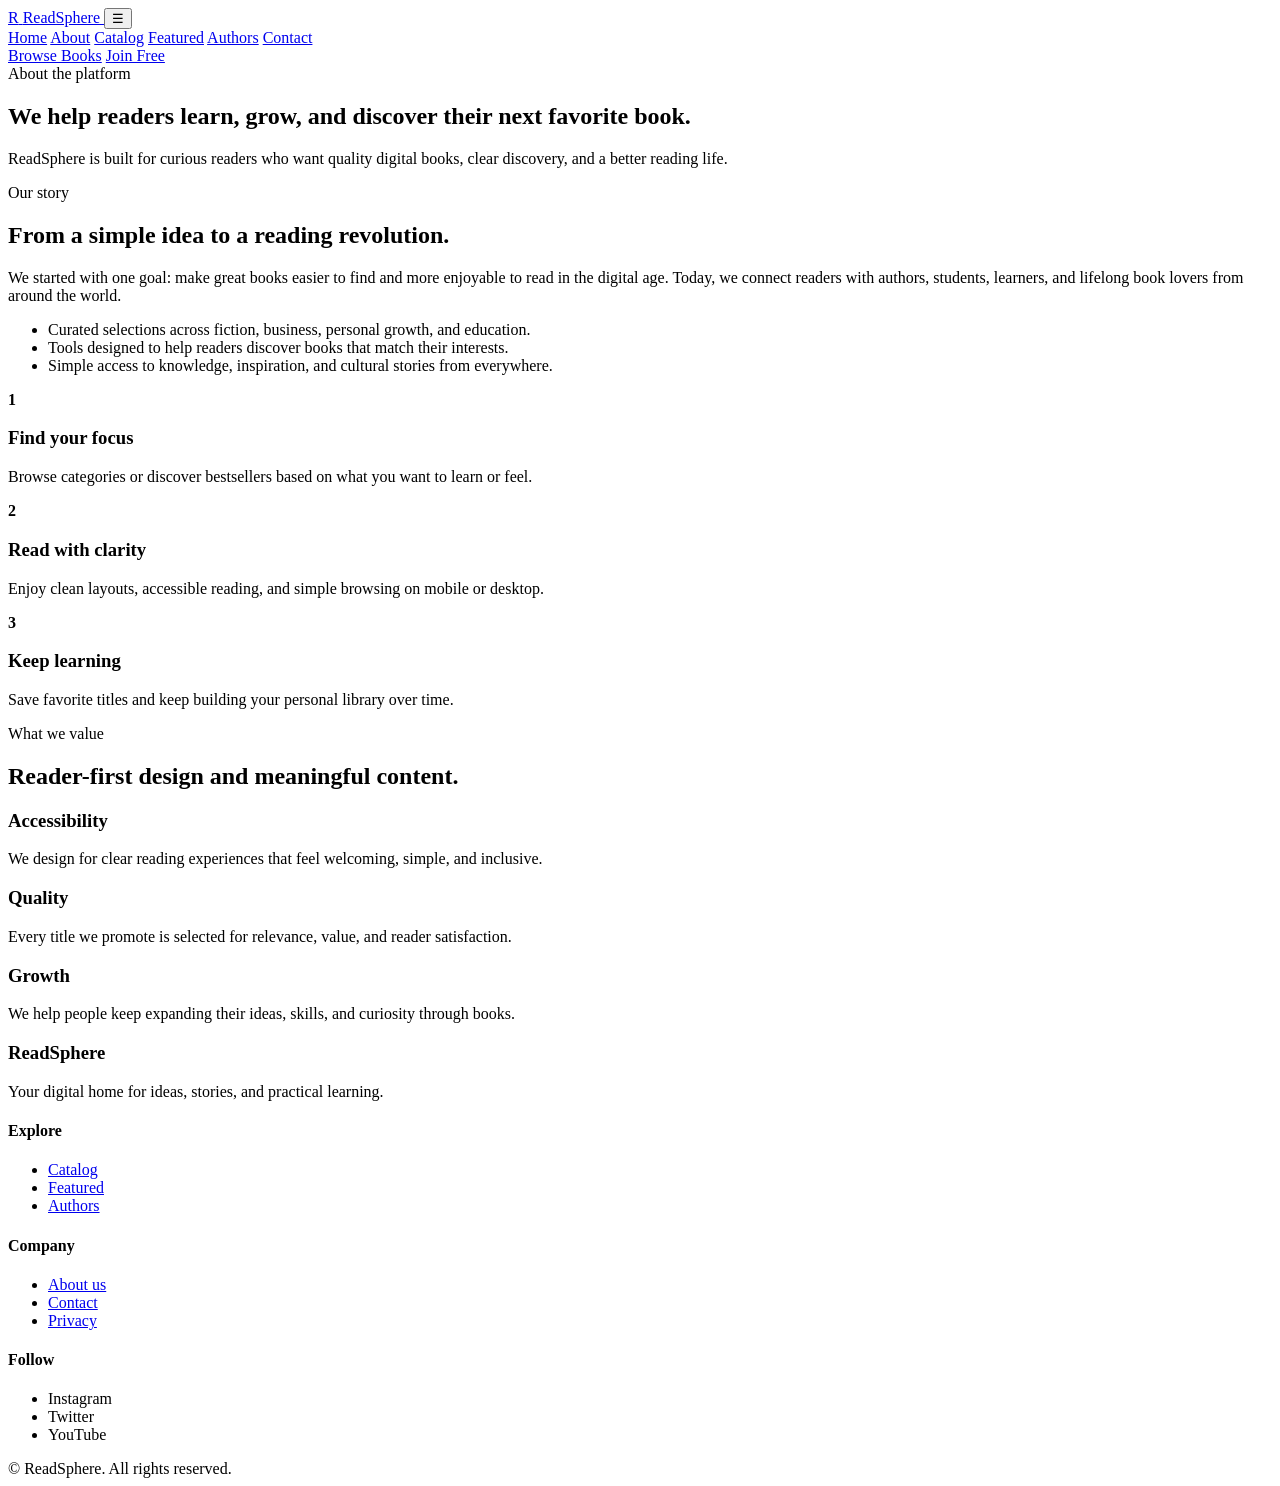
==== about.html @ 1c32baf3 "adding modern about page" ====
<!DOCTYPE html>
<html lang="en">
  <head>
    <meta charset="UTF-8" />
    <meta name="viewport" content="width=device-width, initial-scale=1.0" />
    <title>About | ReadSphere</title>
    <meta name="description" content="Learn more about ReadSphere and our mission to make reading easier for everyone." />
    <link rel="stylesheet" href="styles.css" />
  </head>
  <body>
    <header class="site-header">
      <div class="container navbar">
        <a href="index.html" class="brand">
          <span class="brand-mark">R</span>
          <span>ReadSphere</span>
        </a>

        <button class="menu-toggle" aria-label="Open menu">☰</button>

        <nav class="nav-links">
          <a href="index.html">Home</a>
          <a href="about.html" class="active">About</a>
          <a href="catalog.html">Catalog</a>
          <a href="featured.html">Featured</a>
          <a href="authors.html">Authors</a>
          <a href="contact.html">Contact</a>
        </nav>

        <div class="nav-actions">
          <a class="btn btn-secondary" href="catalog.html">Browse Books</a>
          <a class="btn btn-primary" href="contact.html">Join Free</a>
        </div>
      </div>
    </header>

    <main>
      <section class="page-hero">
        <div class="container">
          <div class="hero-box">
            <span class="eyebrow">About the platform</span>
            <h1>We help readers learn, grow, and discover their next favorite book.</h1>
            <p>ReadSphere is built for curious readers who want quality digital books, clear discovery, and a better reading life.</p>
          </div>
        </div>
      </section>

      <section class="section">
        <div class="container about-grid">
          <div class="story-panel">
            <span class="eyebrow">Our story</span>
            <h2>From a simple idea to a reading revolution.</h2>
            <p>We started with one goal: make great books easier to find and more enjoyable to read in the digital age. Today, we connect readers with authors, students, learners, and lifelong book lovers from around the world.</p>
            <ul class="check-list">
              <li>Curated selections across fiction, business, personal growth, and education.</li>
              <li>Tools designed to help readers discover books that match their interests.</li>
              <li>Simple access to knowledge, inspiration, and cultural stories from everywhere.</li>
            </ul>
          </div>

          <div class="process-list">
            <div class="process-step">
              <strong>1</strong>
              <div>
                <h3>Find your focus</h3>
                <p>Browse categories or discover bestsellers based on what you want to learn or feel.</p>
              </div>
            </div>

            <div class="process-step">
              <strong>2</strong>
              <div>
                <h3>Read with clarity</h3>
                <p>Enjoy clean layouts, accessible reading, and simple browsing on mobile or desktop.</p>
              </div>
            </div>

            <div class="process-step">
              <strong>3</strong>
              <div>
                <h3>Keep learning</h3>
                <p>Save favorite titles and keep building your personal library over time.</p>
              </div>
            </div>
          </div>
        </div>
      </section>

      <section class="section">
        <div class="container">
          <div class="section-header">
            <span class="eyebrow">What we value</span>
            <h2>Reader-first design and meaningful content.</h2>
          </div>

          <div class="value-grid">
            <article class="value-card">
              <h3>Accessibility</h3>
              <p>We design for clear reading experiences that feel welcoming, simple, and inclusive.</p>
            </article>

            <article class="value-card">
              <h3>Quality</h3>
              <p>Every title we promote is selected for relevance, value, and reader satisfaction.</p>
            </article>

            <article class="value-card">
              <h3>Growth</h3>
              <p>We help people keep expanding their ideas, skills, and curiosity through books.</p>
            </article>
          </div>
        </div>
      </section>
    </main>

    <footer class="footer">
      <div class="container">
        <div class="footer-grid">
          <div>
            <h3>ReadSphere</h3>
            <p>Your digital home for ideas, stories, and practical learning.</p>
          </div>
          <div>
            <h4>Explore</h4>
            <ul class="footer-list">
              <li><a href="catalog.html">Catalog</a></li>
              <li><a href="featured.html">Featured</a></li>
              <li><a href="authors.html">Authors</a></li>
            </ul>
          </div>
          <div>
            <h4>Company</h4>
            <ul class="footer-list">
              <li><a href="about.html">About us</a></li>
              <li><a href="contact.html">Contact</a></li>
              <li><a href="#">Privacy</a></li>
            </ul>
          </div>
          <div>
            <h4>Follow</h4>
            <ul class="footer-list">
              <li>Instagram</li>
              <li>Twitter</li>
              <li>YouTube</li>
            </ul>
          </div>
        </div>
        <div class="footer-note">© <span id="year"></span> ReadSphere. All rights reserved.</div>
      </div>
    </footer>

    <script src="script.js"></script>
  </body>
</html>
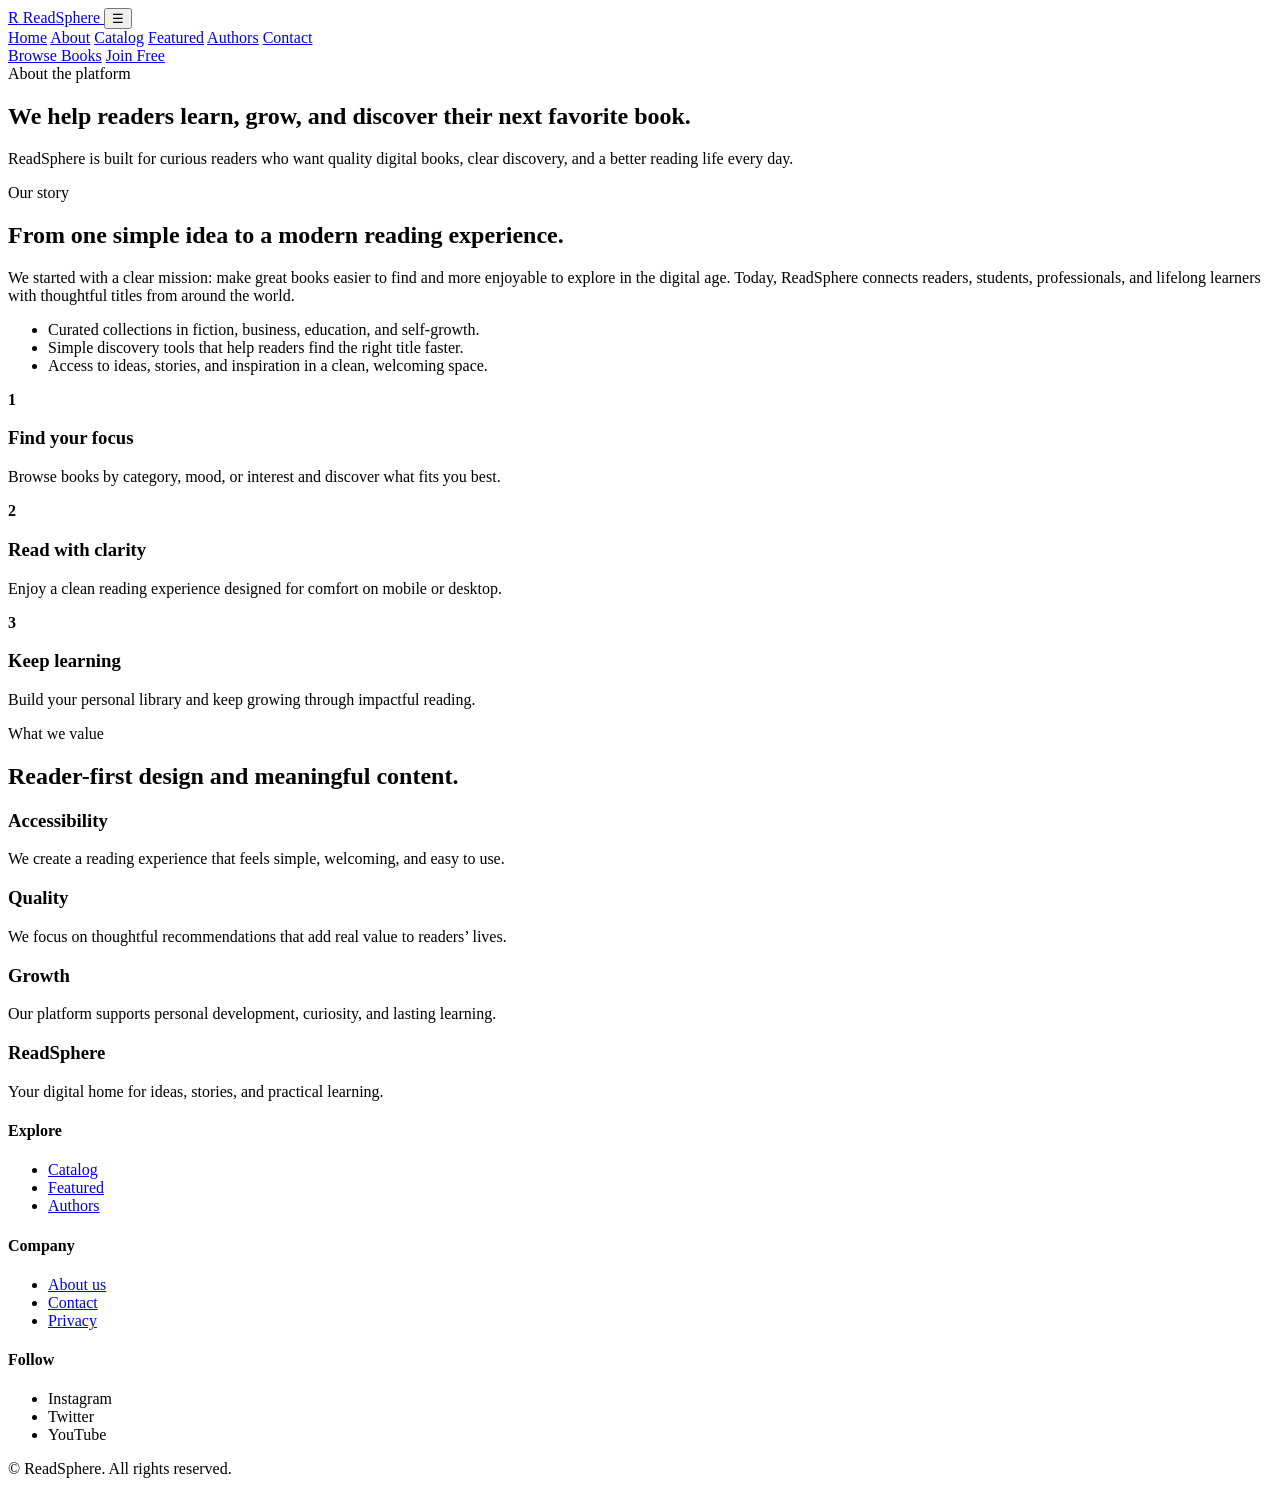
==== commit c57dbae9: "adding new pages" ====
--- a/about.html
+++ b/about.html
@@ -4,20 +4,23 @@
     <meta charset="UTF-8" />
     <meta name="viewport" content="width=device-width, initial-scale=1.0" />
     <title>About | ReadSphere</title>
-    <meta name="description" content="Learn more about ReadSphere and our mission to make reading easier for everyone." />
+    <meta
+      name="description"
+      content="Learn more about ReadSphere and our mission to make reading easier, smarter, and more inspiring for everyone."
+    />
     <link rel="stylesheet" href="styles.css" />
   </head>
   <body>
     <header class="site-header">
       <div class="container navbar">
-        <a href="index.html" class="brand">
+        <a href="index.html" class="brand" aria-label="ReadSphere home">
           <span class="brand-mark">R</span>
           <span>ReadSphere</span>
         </a>
 
         <button class="menu-toggle" aria-label="Open menu">☰</button>
 
-        <nav class="nav-links">
+        <nav class="nav-links" aria-label="Main navigation">
           <a href="index.html">Home</a>
           <a href="about.html" class="active">About</a>
           <a href="catalog.html">Catalog</a>
@@ -39,7 +42,10 @@
           <div class="hero-box">
             <span class="eyebrow">About the platform</span>
             <h1>We help readers learn, grow, and discover their next favorite book.</h1>
-            <p>ReadSphere is built for curious readers who want quality digital books, clear discovery, and a better reading life.</p>
+            <p>
+              ReadSphere is built for curious readers who want quality digital books,
+              clear discovery, and a better reading life every day.
+            </p>
           </div>
         </div>
       </section>
@@ -48,12 +54,17 @@
         <div class="container about-grid">
           <div class="story-panel">
             <span class="eyebrow">Our story</span>
-            <h2>From a simple idea to a reading revolution.</h2>
-            <p>We started with one goal: make great books easier to find and more enjoyable to read in the digital age. Today, we connect readers with authors, students, learners, and lifelong book lovers from around the world.</p>
+            <h2>From one simple idea to a modern reading experience.</h2>
+            <p>
+              We started with a clear mission: make great books easier to find and more
+              enjoyable to explore in the digital age. Today, ReadSphere connects readers,
+              students, professionals, and lifelong learners with thoughtful titles from
+              around the world.
+            </p>
             <ul class="check-list">
-              <li>Curated selections across fiction, business, personal growth, and education.</li>
-              <li>Tools designed to help readers discover books that match their interests.</li>
-              <li>Simple access to knowledge, inspiration, and cultural stories from everywhere.</li>
+              <li>Curated collections in fiction, business, education, and self-growth.</li>
+              <li>Simple discovery tools that help readers find the right title faster.</li>
+              <li>Access to ideas, stories, and inspiration in a clean, welcoming space.</li>
             </ul>
           </div>
 
@@ -62,7 +73,7 @@
               <strong>1</strong>
               <div>
                 <h3>Find your focus</h3>
-                <p>Browse categories or discover bestsellers based on what you want to learn or feel.</p>
+                <p>Browse books by category, mood, or interest and discover what fits you best.</p>
               </div>
             </div>
 
@@ -70,7 +81,7 @@
               <strong>2</strong>
               <div>
                 <h3>Read with clarity</h3>
-                <p>Enjoy clean layouts, accessible reading, and simple browsing on mobile or desktop.</p>
+                <p>Enjoy a clean reading experience designed for comfort on mobile or desktop.</p>
               </div>
             </div>
 
@@ -78,7 +89,7 @@
               <strong>3</strong>
               <div>
                 <h3>Keep learning</h3>
-                <p>Save favorite titles and keep building your personal library over time.</p>
+                <p>Build your personal library and keep growing through impactful reading.</p>
               </div>
             </div>
           </div>
@@ -95,17 +106,17 @@
           <div class="value-grid">
             <article class="value-card">
               <h3>Accessibility</h3>
-              <p>We design for clear reading experiences that feel welcoming, simple, and inclusive.</p>
+              <p>We create a reading experience that feels simple, welcoming, and easy to use.</p>
             </article>
 
             <article class="value-card">
               <h3>Quality</h3>
-              <p>Every title we promote is selected for relevance, value, and reader satisfaction.</p>
+              <p>We focus on thoughtful recommendations that add real value to readers’ lives.</p>
             </article>
 
             <article class="value-card">
               <h3>Growth</h3>
-              <p>We help people keep expanding their ideas, skills, and curiosity through books.</p>
+              <p>Our platform supports personal development, curiosity, and lasting learning.</p>
             </article>
           </div>
         </div>
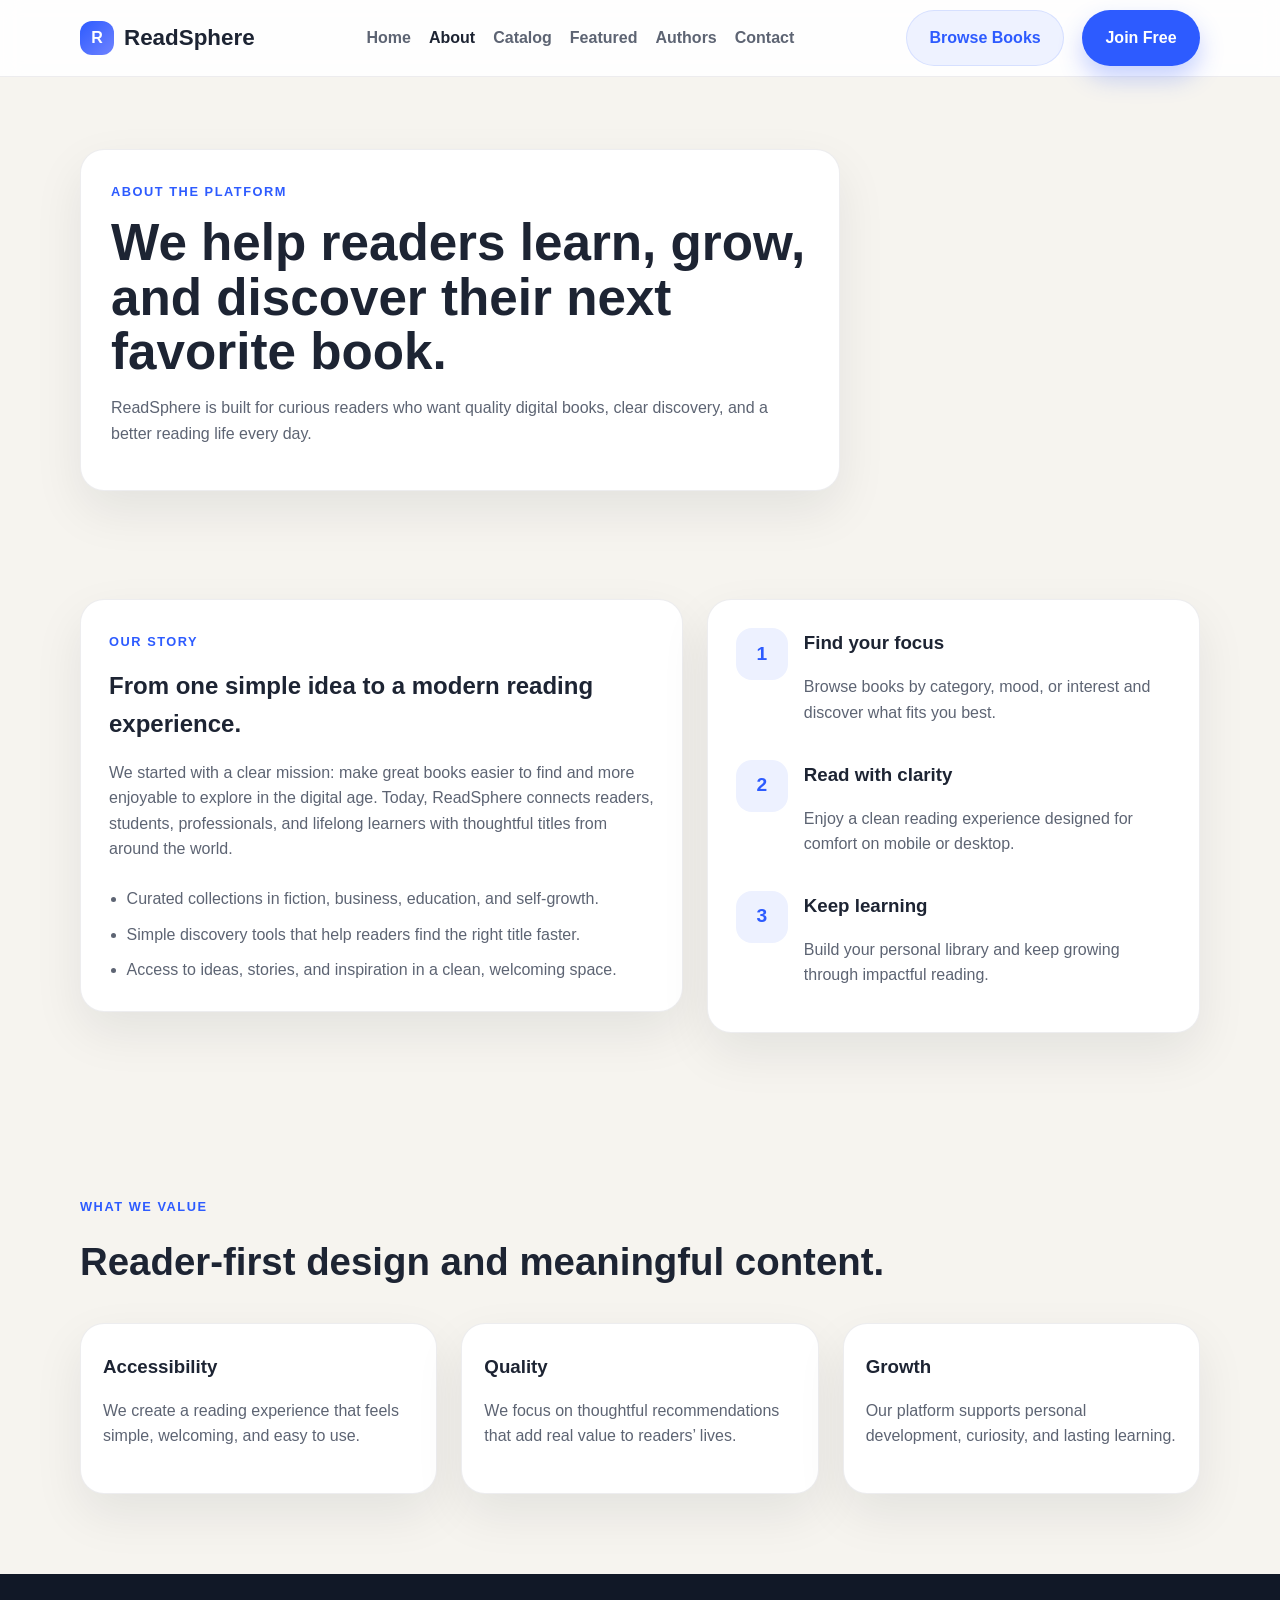
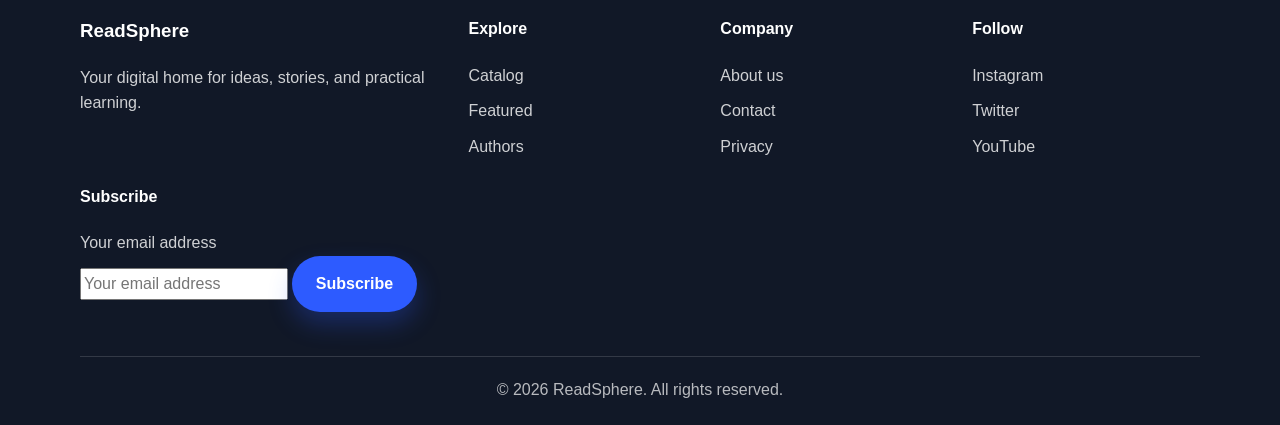
==== commit d41fb8ef: "adding subscribe button" ====
--- a/about.html
+++ b/about.html
@@ -28,7 +28,7 @@
           <a href="authors.html">Authors</a>
           <a href="contact.html">Contact</a>
         </nav>
-
+<!-- some pages for nav bar -->
         <div class="nav-actions">
           <a class="btn btn-secondary" href="catalog.html">Browse Books</a>
           <a class="btn btn-primary" href="contact.html">Join Free</a>
@@ -154,6 +154,17 @@
               <li>YouTube</li>
             </ul>
           </div>
+          <div class="subscribe-box">
+            <h4>Subscribe</h4>
+            <form class="subscribe-form">
+              <label class="sr-only" for="subscribe-email">Your email address</label>
+              <div class="subscribe-row">
+                <input id="subscribe-email" name="email" type="email" placeholder="Your email address" required />
+                <button class="btn btn-primary" type="submit">Subscribe</button>
+              </div>
+              <p class="subscribe-message" role="status" aria-live="polite"></p>
+            </form>
+          </div>
         </div>
         <div class="footer-note">© <span id="year"></span> ReadSphere. All rights reserved.</div>
       </div>
--- a/styles.css
+++ b/styles.css
@@ -0,0 +1,744 @@
+:root {
+  --bg: #f6f4ef;
+  --panel: #ffffff;
+  --panel-soft: #f3efe8;
+  --primary: #2d5bff;
+  --primary-dark: #1e3fc9;
+  --secondary: #f3cb6c;
+  --text: #1d2433;
+  --muted: #5d6473;
+  --border: rgba(29, 36, 51, 0.08);
+  --shadow: 0 20px 50px rgba(17, 24, 39, 0.08);
+}
+
+* {
+  box-sizing: border-box;
+}
+
+html {
+  scroll-behavior: smooth;
+}
+
+body {
+  margin: 0;
+  font-family: Arial, Helvetica, sans-serif;
+  background: var(--bg);
+  color: var(--text);
+  line-height: 1.6;
+}
+
+a {
+  color: inherit;
+  text-decoration: none;
+}
+
+img {
+  max-width: 100%;
+  display: block;
+}
+
+button,
+input,
+textarea {
+  font: inherit;
+}
+
+.container {
+  width: min(1120px, calc(100% - 32px));
+  margin: 0 auto;
+}
+
+.site-header {
+  position: sticky;
+  top: 0;
+  z-index: 99;
+  background: rgba(255, 255, 255, 0.9);
+  border-bottom: 1px solid var(--border);
+  backdrop-filter: blur(10px);
+}
+
+.navbar {
+  display: flex;
+  align-items: center;
+  justify-content: space-between;
+  min-height: 76px;
+  gap: 24px;
+}
+
+.brand {
+  display: inline-flex;
+  align-items: center;
+  gap: 10px;
+  font-size: 1.4rem;
+  font-weight: 700;
+}
+
+.brand-mark {
+  display: grid;
+  place-items: center;
+  width: 34px;
+  height: 34px;
+  border-radius: 12px;
+  background: linear-gradient(135deg, var(--primary), #6f83ff);
+  color: white;
+  font-size: 1rem;
+}
+
+.nav-links,
+.nav-actions {
+  display: flex;
+  align-items: center;
+  gap: 18px;
+}
+
+.nav-links a {
+  color: var(--muted);
+  font-weight: 600;
+}
+
+.nav-links a.active,
+.nav-links a:hover {
+  color: var(--text);
+}
+
+.btn {
+  display: inline-flex;
+  align-items: center;
+  justify-content: center;
+  border-radius: 999px;
+  padding: 0.9rem 1.4rem;
+  font-weight: 700;
+  border: 1px solid transparent;
+  transition: 0.2s ease;
+}
+
+.btn:hover {
+  transform: translateY(-1px);
+}
+
+.btn-primary {
+  background: var(--primary);
+  color: #fff;
+  box-shadow: 0 12px 25px rgba(45, 91, 255, 0.28);
+}
+
+.btn-primary:hover {
+  background: var(--primary-dark);
+}
+
+.btn-secondary {
+  background: #eef2ff;
+  color: var(--primary);
+  border-color: rgba(45, 91, 255, 0.12);
+}
+
+.hero-section,
+.page-hero {
+  padding: 72px 0 28px;
+}
+
+.hero-layout {
+  display: grid;
+  grid-template-columns: 1.2fr 0.8fr;
+  align-items: center;
+  gap: 44px;
+}
+
+.eyebrow {
+  display: inline-block;
+  font-size: 0.8rem;
+  letter-spacing: 0.12em;
+  text-transform: uppercase;
+  font-weight: 700;
+  color: var(--primary);
+  margin-bottom: 14px;
+}
+
+.hero-copy h1,
+.hero-box h1 {
+  margin: 0 0 16px;
+  line-height: 1.06;
+  font-size: clamp(2.3rem, 4vw, 4.2rem);
+}
+
+.hero-copy p,
+.hero-box p,
+.story-panel p,
+.process-step p,
+.value-card p,
+.category-card p,
+.book-meta p,
+.feature-list p,
+.author-card p,
+.contact-list,
+.contact-card label,
+.info-card {
+  color: var(--muted);
+}
+
+.cta-row {
+  display: flex;
+  flex-wrap: wrap;
+  gap: 14px;
+  margin: 24px 0;
+}
+
+.hero-stats {
+  list-style: none;
+  display: flex;
+  flex-wrap: wrap;
+  gap: 26px;
+  padding: 0;
+  margin: 0;
+}
+
+.hero-stats li {
+  display: flex;
+  flex-direction: column;
+  gap: 4px;
+}
+
+.hero-stats strong {
+  font-size: 1.8rem;
+  line-height: 1;
+}
+
+.hero-stats span {
+  color: var(--muted);
+  font-size: 0.92rem;
+}
+
+.hero-panel {
+  display: flex;
+  justify-content: center;
+}
+
+.book-showcase {
+  width: min(420px, 100%);
+  display: flex;
+  flex-direction: column;
+  gap: 18px;
+}
+
+.book-cover {
+  display: flex;
+  flex-direction: column;
+  justify-content: flex-end;
+  gap: 10px;
+  width: 100%;
+  min-height: 340px;
+  padding: 22px;
+  border-radius: 28px;
+  background: linear-gradient(135deg, #1d2a6b 0%, #4a61ff 55%, #d9ecff 100%);
+  color: white;
+  box-shadow: var(--shadow);
+}
+
+.large-cover {
+  min-height: 300px;
+}
+
+.mini-tag {
+  width: fit-content;
+  padding: 0.4rem 0.7rem;
+  border-radius: 50px;
+  background: rgba(255, 255, 255, 0.2);
+  font-size: 0.72rem;
+  font-weight: 700;
+  letter-spacing: 0.05em;
+  text-transform: uppercase;
+}
+
+.book-cover h3 {
+  margin: 0;
+  font-size: 2rem;
+}
+
+.book-cover p {
+  margin: 0;
+  color: rgba(255, 255, 255, 0.8);
+}
+
+.stacked-cards {
+  display: flex;
+  gap: 18px;
+}
+
+.mini-card {
+  flex: 1;
+  background: var(--panel);
+  border: 1px solid var(--border);
+  border-radius: 20px;
+  padding: 18px 16px;
+  box-shadow: var(--shadow);
+}
+
+.mini-card span {
+  display: block;
+  font-size: 0.78rem;
+  color: var(--muted);
+  margin-bottom: 8px;
+}
+
+.mini-card strong {
+  font-size: 1.05rem;
+}
+
+.mini-card.accent {
+  background: #fee9b3;
+}
+
+.section {
+  padding: 80px 0;
+}
+
+.alt-bg {
+  background: linear-gradient(180deg, rgba(255,255,255,0.2), rgba(255,255,255,0.7));
+}
+
+.section-header {
+  margin-bottom: 30px;
+}
+
+.section-header h2 {
+  margin: 0;
+  font-size: clamp(2rem, 3vw, 2.8rem);
+}
+
+.category-grid,
+.value-grid,
+.book-grid,
+.author-grid,
+.footer-grid,
+.contact-layout,
+.about-grid,
+.feature-spotlight {
+  display: grid;
+  gap: 24px;
+}
+
+.category-grid {
+  grid-template-columns: repeat(4, minmax(0, 1fr));
+}
+
+.category-card,
+.value-card,
+.book-card,
+.author-card,
+.contact-card,
+.info-card,
+.story-panel,
+.process-list,
+.hero-box,
+.highlight-panel {
+  background: var(--panel);
+  border: 1px solid var(--border);
+  border-radius: 24px;
+  box-shadow: var(--shadow);
+}
+
+.category-card,
+.value-card,
+.author-card {
+  padding: 28px 22px;
+}
+
+.icon {
+  display: grid;
+  place-items: center;
+  width: 58px;
+  height: 58px;
+  border-radius: 18px;
+  background: #edf1ff;
+  font-size: 1.8rem;
+  margin-bottom: 18px;
+}
+
+.category-card h3,
+.value-card h3,
+.author-card h3,
+.info-card h3,
+.contact-card h2,
+.story-panel h2,
+.section-header h2,
+.feature-list h3,
+.spotlight-copy h2 {
+  margin-top: 0;
+  margin-bottom: 12px;
+}
+
+.book-grid {
+  grid-template-columns: repeat(4, minmax(0, 1fr));
+}
+
+.book-card {
+  overflow: hidden;
+  transition: transform 0.2s ease;
+}
+
+.book-card:hover {
+  transform: translateY(-4px);
+}
+
+.book-art {
+  height: 220px;
+  background: linear-gradient(135deg, #2948d3, #8fb9ff);
+}
+
+.art-1 { background: linear-gradient(135deg, #cfe0ff, #4c71ff); }
+.art-2 { background: linear-gradient(135deg, #f1d1b4, #ba7a4f); }
+.art-3 { background: linear-gradient(135deg, #d7f2e5, #456d5d); }
+.art-4 { background: linear-gradient(135deg, #ffd7d7, #a95e72); }
+.art-5 { background: linear-gradient(135deg, #ffe0a8, #d69339); }
+.art-6 { background: linear-gradient(135deg, #dfe8ff, #5375d4); }
+.art-7 { background: linear-gradient(135deg, #dff7df, #5ca15d); }
+.art-8 { background: linear-gradient(135deg, #fce7ff, #9c60c9); }
+
+.book-meta {
+  padding: 18px 18px 20px;
+}
+
+.tag {
+  display: inline-block;
+  padding: 0.32rem 0.7rem;
+  background: #eef3ff;
+  color: var(--primary);
+  border-radius: 999px;
+  font-size: 0.72rem;
+  font-weight: 700;
+  margin-bottom: 8px;
+}
+
+.book-meta h3,
+.author-card h3 {
+  margin: 0 0 6px;
+  font-size: 1.3rem;
+}
+
+.book-meta p {
+  margin: 0 0 8px;
+}
+
+.rating {
+  color: #f4a20d;
+  font-weight: 700;
+}
+
+.highlight-panel {
+  display: grid;
+  grid-template-columns: 0.9fr 1.1fr;
+  gap: 24px;
+  padding: 32px;
+}
+
+.feature-list {
+  display: grid;
+  gap: 24px;
+}
+
+.page-hero.small-hero {
+  padding-top: 54px;
+}
+
+.hero-box {
+  max-width: 760px;
+  padding: 28px 30px;
+}
+
+.about-grid {
+  grid-template-columns: 1.1fr 0.9fr;
+  align-items: start;
+}
+
+.story-panel,
+.process-list {
+  padding: 28px;
+}
+
+.check-list {
+  margin: 24px 0 0;
+  padding-left: 1.1rem;
+  color: var(--muted);
+}
+
+.check-list li + li {
+  margin-top: 10px;
+}
+
+.process-list {
+  display: grid;
+  gap: 18px;
+}
+
+.process-step {
+  display: grid;
+  grid-template-columns: 52px 1fr;
+  gap: 16px;
+  align-items: start;
+}
+
+.process-step strong {
+  display: grid;
+  place-items: center;
+  width: 52px;
+  height: 52px;
+  border-radius: 16px;
+  background: #edf1ff;
+  color: var(--primary);
+  font-size: 1.2rem;
+}
+
+.process-step h3 {
+  margin: 0 0 8px;
+}
+
+.value-grid {
+  grid-template-columns: repeat(3, minmax(0, 1fr));
+}
+
+.feature-spotlight {
+  grid-template-columns: 0.8fr 1.2fr;
+  align-items: center;
+}
+
+.spotlight-cover {
+  display: flex;
+  justify-content: center;
+}
+
+.spotlight-book {
+  width: min(320px, 100%);
+}
+
+.spotlight-copy {
+  padding: 8px 8px 8px 0;
+}
+
+.catalog-toolbar {
+  display: flex;
+  align-items: center;
+  justify-content: space-between;
+  gap: 22px;
+  flex-wrap: wrap;
+  margin-bottom: 18px;
+}
+
+.filter-group {
+  display: flex;
+  flex-wrap: wrap;
+  gap: 10px;
+}
+
+.filter-btn {
+  border: 1px solid var(--border);
+  background: white;
+  color: var(--muted);
+  border-radius: 999px;
+  padding: 0.7rem 1rem;
+  font-weight: 700;
+  cursor: pointer;
+}
+
+.filter-btn.active {
+  background: var(--primary);
+  border-color: var(--primary);
+  color: #fff;
+}
+
+.search-box {
+  min-width: 260px;
+}
+
+.search-box input {
+  width: 100%;
+  padding: 0.9rem 1rem;
+  border: 1px solid var(--border);
+  border-radius: 14px;
+  background: white;
+}
+
+.catalog-grid .book-card[style*='display: none'] {
+  display: none !important;
+}
+
+.author-grid {
+  grid-template-columns: repeat(3, minmax(0, 1fr));
+}
+
+.author-card {
+  text-align: left;
+}
+
+.author-avatar {
+  width: 72px;
+  height: 72px;
+  border-radius: 50%;
+  display: grid;
+  place-items: center;
+  font-weight: 700;
+  font-size: 1.2rem;
+  color: white;
+  margin-bottom: 18px;
+}
+
+.avatar-1 { background: linear-gradient(135deg, #2d5bff, #7ca0ff); }
+.avatar-2 { background: linear-gradient(135deg, #8c5e3c, #d7a86a); }
+.avatar-3 { background: linear-gradient(135deg, #2d8c6a, #80d5ac); }
+.avatar-4 { background: linear-gradient(135deg, #d16262, #f0a499); }
+.avatar-5 { background: linear-gradient(135deg, #6c57d7, #baa7ff); }
+.avatar-6 { background: linear-gradient(135deg, #e59f2d, #f6d68d); }
+
+.contact-layout {
+  grid-template-columns: 1.2fr 0.8fr;
+  align-items: start;
+}
+
+.contact-card,
+.info-card {
+  padding: 28px;
+}
+
+.form-row + .form-row {
+  margin-top: 18px;
+}
+
+.contact-form label {
+  display: block;
+  font-weight: 700;
+  color: var(--text);
+}
+
+.contact-form input,
+.contact-form textarea {
+  width: 100%;
+  margin-top: 8px;
+  border-radius: 14px;
+  border: 1px solid var(--border);
+  padding: 0.9rem 1rem;
+  background: #fff;
+}
+
+.contact-list {
+  list-style: none;
+  margin: 0;
+  padding: 0;
+  display: grid;
+  gap: 14px;
+}
+
+.footer {
+  background: #111827;
+  color: rgba(255,255,255,0.8);
+  padding: 42px 0 22px;
+}
+
+.footer-grid {
+  grid-template-columns: 1.6fr 1fr 1fr 1fr;
+  margin-bottom: 28px;
+}
+
+.footer h3,
+.footer h4 {
+  color: white;
+  margin-top: 0;
+}
+
+.footer-list {
+  list-style: none;
+  margin: 0;
+  padding: 0;
+  display: grid;
+  gap: 10px;
+}
+
+.footer-note {
+  border-top: 1px solid rgba(255,255,255,0.14);
+  padding-top: 20px;
+  text-align: center;
+  color: rgba(255,255,255,0.7);
+}
+
+@media (max-width: 980px) {
+  .hero-layout,
+  .about-grid,
+  .feature-spotlight,
+  .contact-layout,
+  .highlight-panel,
+  .category-grid,
+  .book-grid,
+  .author-grid,
+  .value-grid,
+  .footer-grid {
+    grid-template-columns: 1fr 1fr;
+  }
+
+  .hero-layout,
+  .feature-spotlight,
+  .contact-layout,
+  .highlight-panel,
+  .about-grid {
+    grid-template-columns: 1fr;
+  }
+
+  .nav-links {
+    position: absolute;
+    top: 76px;
+    left: 16px;
+    right: 16px;
+    display: none;
+    flex-direction: column;
+    background: rgba(255,255,255,0.98);
+    padding: 18px;
+    border-radius: 18px;
+    border: 1px solid var(--border);
+    box-shadow: var(--shadow);
+  }
+
+  .nav-links.open {
+    display: flex;
+  }
+
+  .menu-toggle {
+    display: inline-flex;
+    border: 1px solid var(--border);
+    background: white;
+    border-radius: 12px;
+    width: 46px;
+    height: 46px;
+    align-items: center;
+    justify-content: center;
+    cursor: pointer;
+  }
+
+  .nav-actions {
+    display: none;
+  }
+}
+
+@media (max-width: 640px) {
+  .category-grid,
+  .book-grid,
+  .author-grid,
+  .value-grid,
+  .footer-grid {
+    grid-template-columns: 1fr;
+  }
+
+  .hero-copy h1,
+  .hero-box h1 {
+    font-size: 2.3rem;
+  }
+
+  .cta-row {
+    flex-direction: column;
+    align-items: stretch;
+  }
+
+  .btn {
+    width: 100%;
+  }
+}
+
+.menu-toggle {
+  display: none;
+}
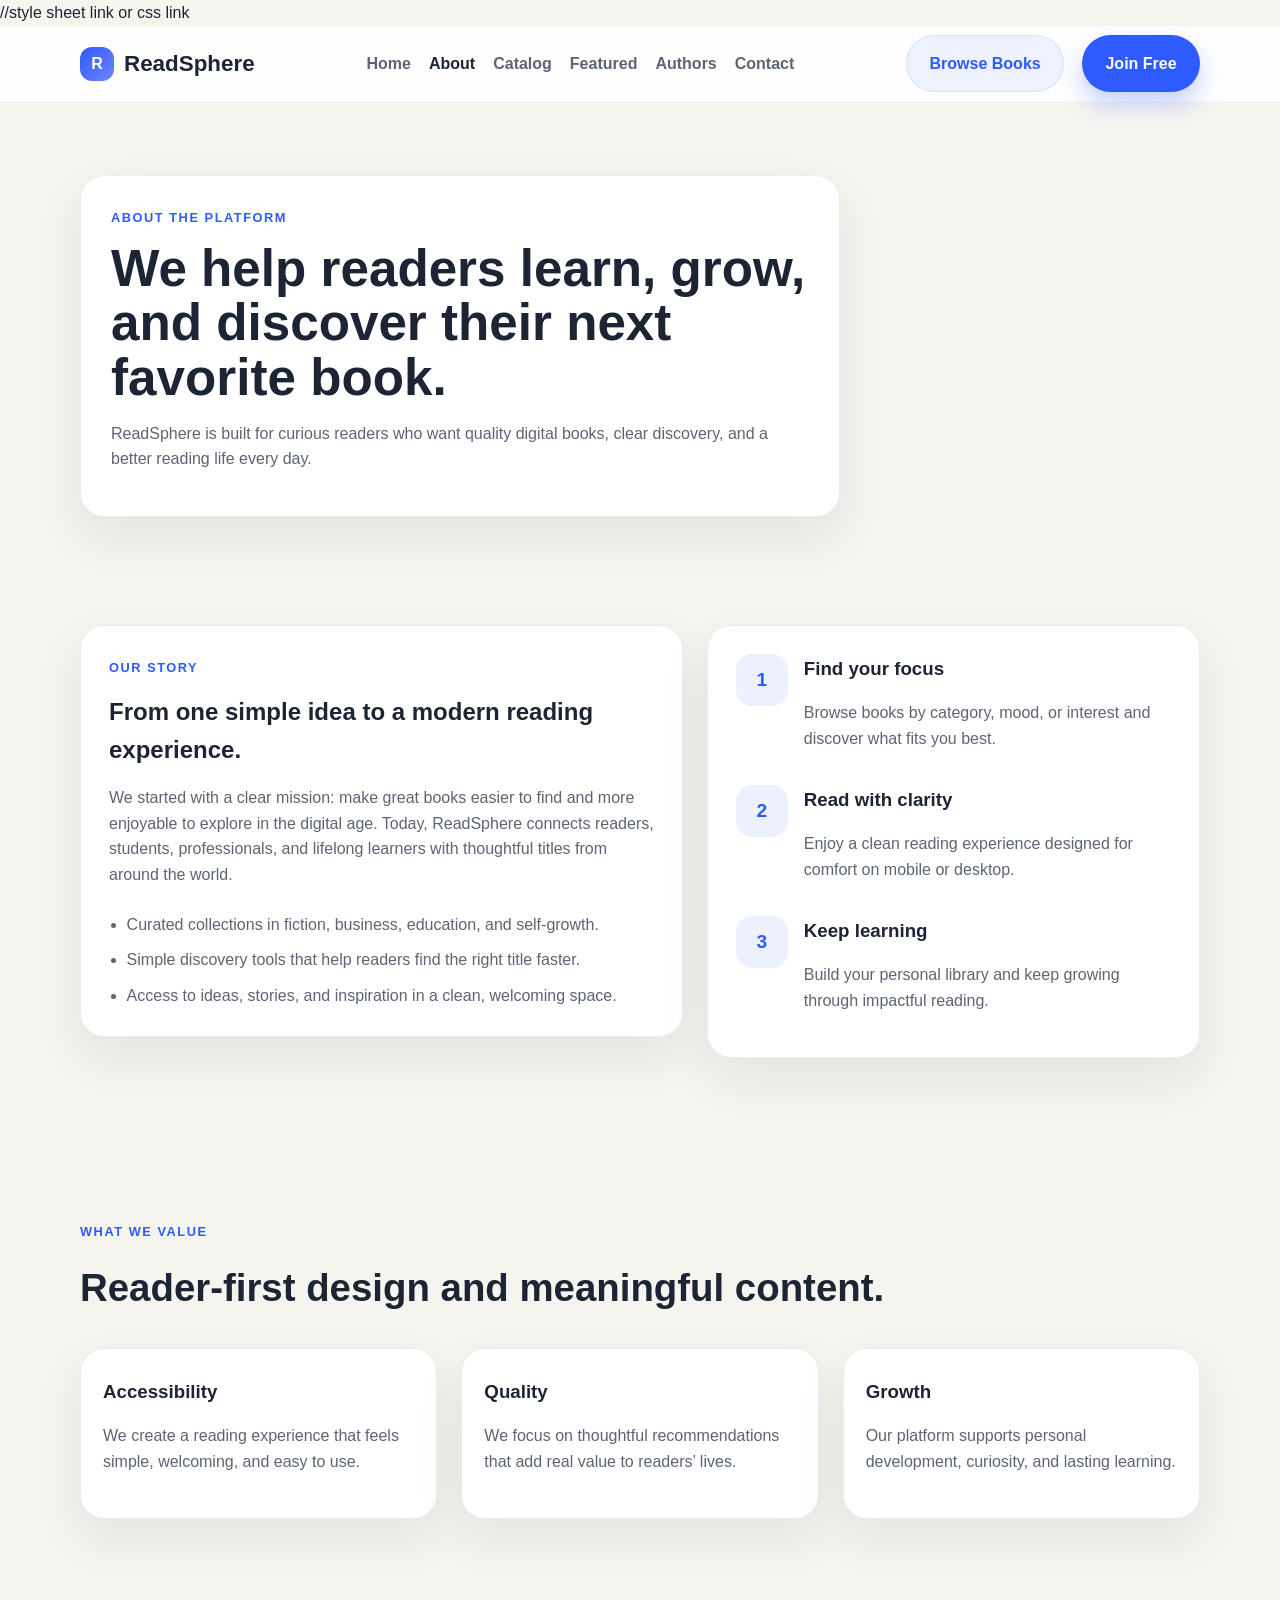
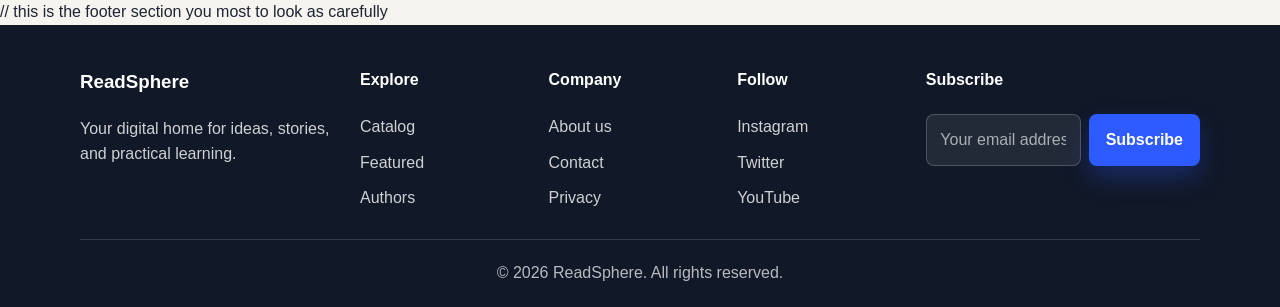
==== commit 8ba8bffc: "adding some status" ====
--- a/about.html
+++ b/about.html
@@ -8,6 +8,7 @@
       name="description"
       content="Learn more about ReadSphere and our mission to make reading easier, smarter, and more inspiring for everyone."
     />
+    //style sheet link or css link 
     <link rel="stylesheet" href="styles.css" />
   </head>
   <body>
@@ -122,6 +123,7 @@
         </div>
       </section>
     </main>
+    // this is the footer section you most to look as carefully
 
     <footer class="footer">
       <div class="container">
--- a/styles.css
+++ b/styles.css
@@ -633,7 +633,7 @@
 }
 
 .footer-grid {
-  grid-template-columns: 1.6fr 1fr 1fr 1fr;
+  grid-template-columns: 1.4fr 0.9fr 0.9fr 0.9fr 1.5fr;
   margin-bottom: 28px;
 }
 
@@ -649,6 +649,55 @@
   padding: 0;
   display: grid;
   gap: 10px;
+}
+
+.subscribe-form {
+  margin-top: 8px;
+}
+
+.subscribe-row {
+  display: flex;
+  gap: 8px;
+}
+
+.subscribe-row input {
+  min-width: 0;
+  width: 100%;
+  padding: 0.75rem 0.85rem;
+  border: 1px solid rgba(255, 255, 255, 0.2);
+  border-radius: 8px;
+  background: rgba(255, 255, 255, 0.08);
+  color: white;
+}
+
+.subscribe-row input::placeholder {
+  color: rgba(255, 255, 255, 0.62);
+}
+
+.subscribe-row .btn {
+  flex-shrink: 0;
+  padding: 0.75rem 1rem;
+  border-radius: 8px;
+  cursor: pointer;
+}
+
+.subscribe-message {
+  min-height: 24px;
+  margin: 8px 0 0;
+  color: #f3cb6c;
+  font-size: 0.85rem;
+}
+
+.sr-only {
+  position: absolute;
+  width: 1px;
+  height: 1px;
+  padding: 0;
+  margin: -1px;
+  overflow: hidden;
+  clip: rect(0, 0, 0, 0);
+  white-space: nowrap;
+  border: 0;
 }
 
 .footer-note {
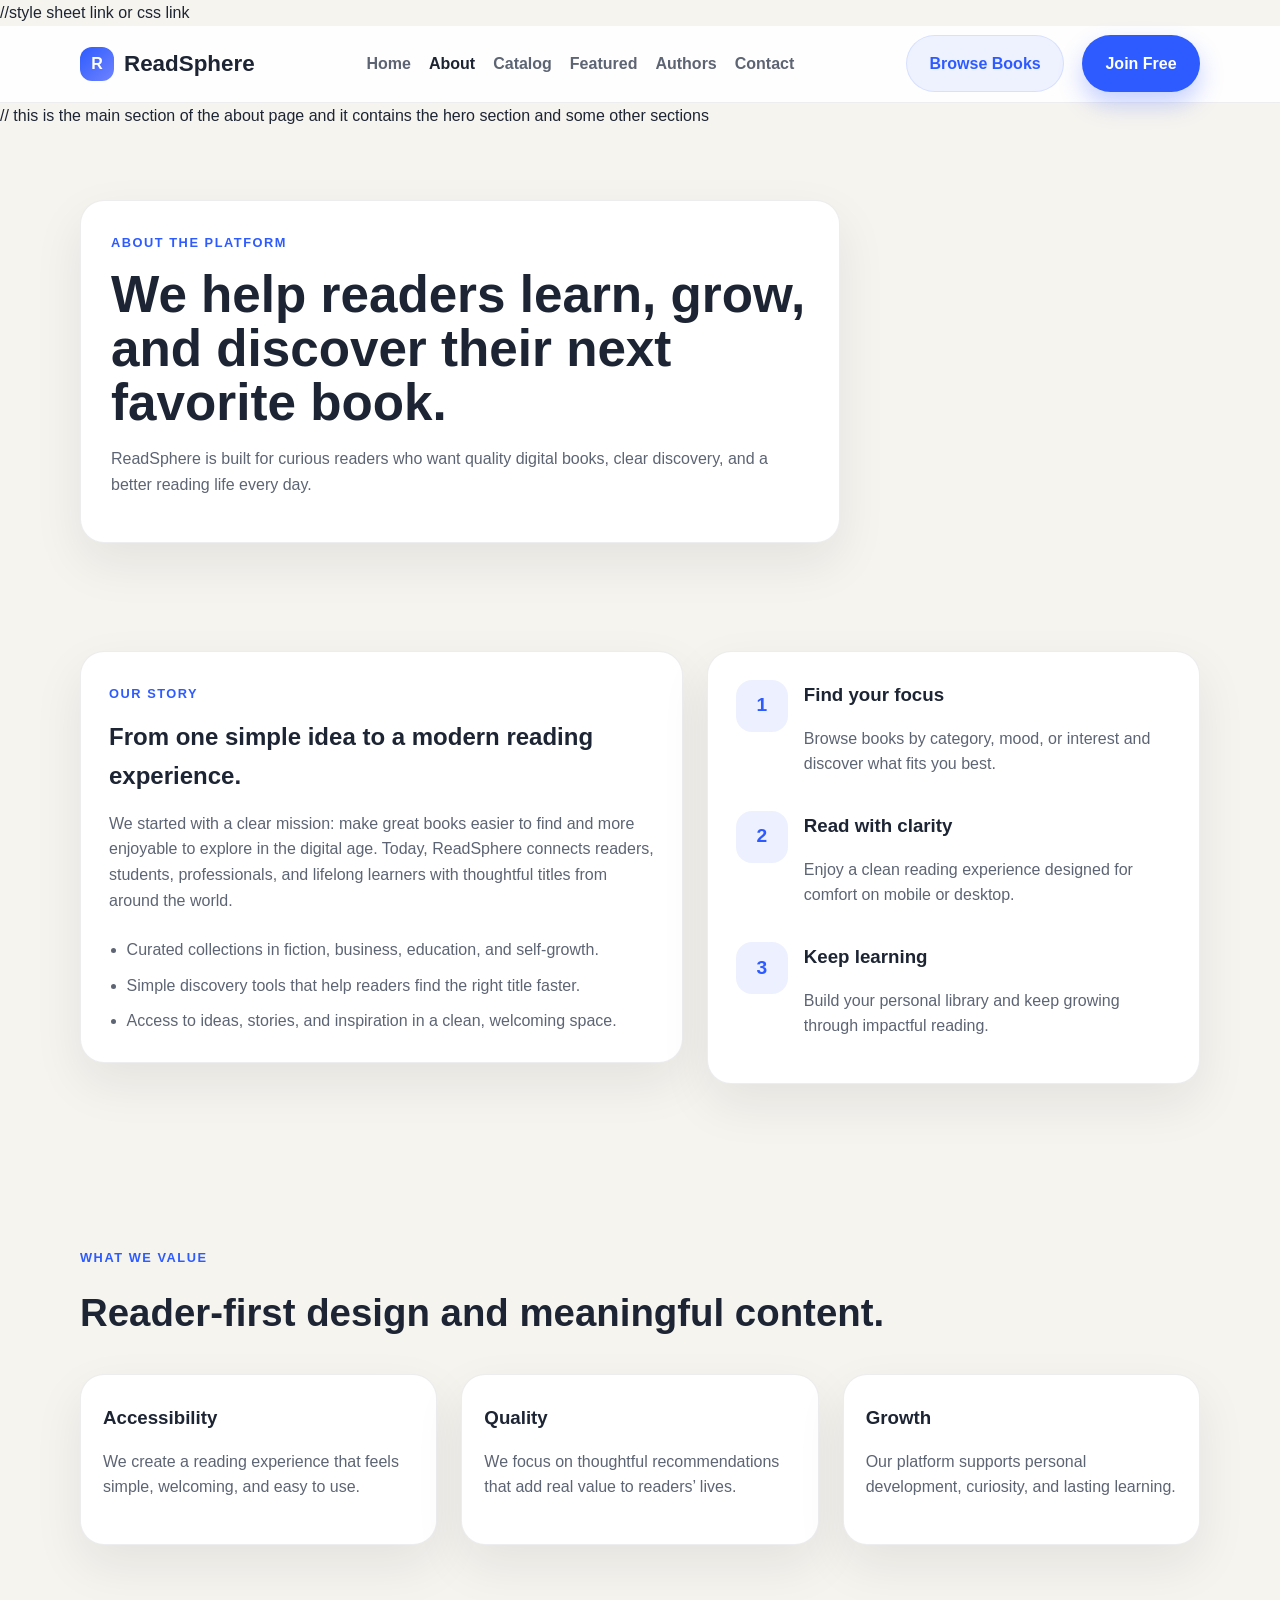
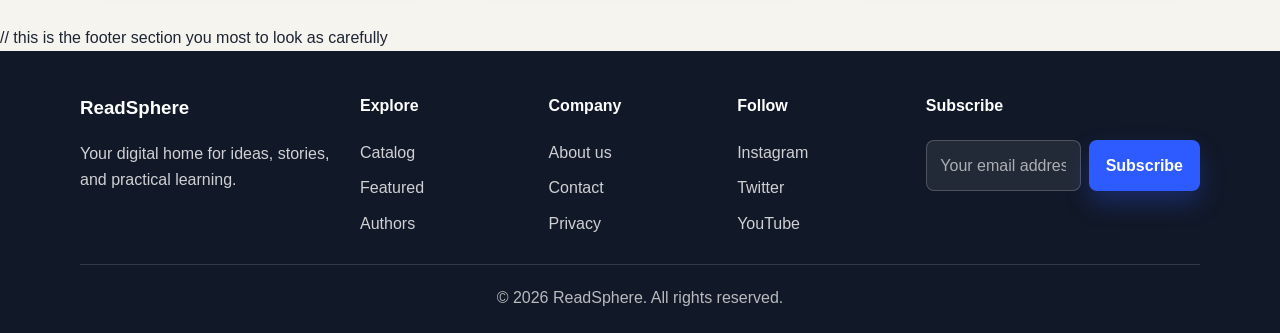
==== commit 1ceaedf3: "adding some comments" ====
--- a/about.html
+++ b/about.html
@@ -36,7 +36,7 @@
         </div>
       </div>
     </header>
-
+// this is the main section of the about page and it contains the hero section and some other sections
     <main>
       <section class="page-hero">
         <div class="container">
--- a/styles.css
+++ b/styles.css
@@ -287,7 +287,7 @@
 .mini-card.accent {
   background: #fee9b3;
 }
-
+/* this section contains the main layout styles for the page */
 .section {
   padding: 80px 0;
 }
